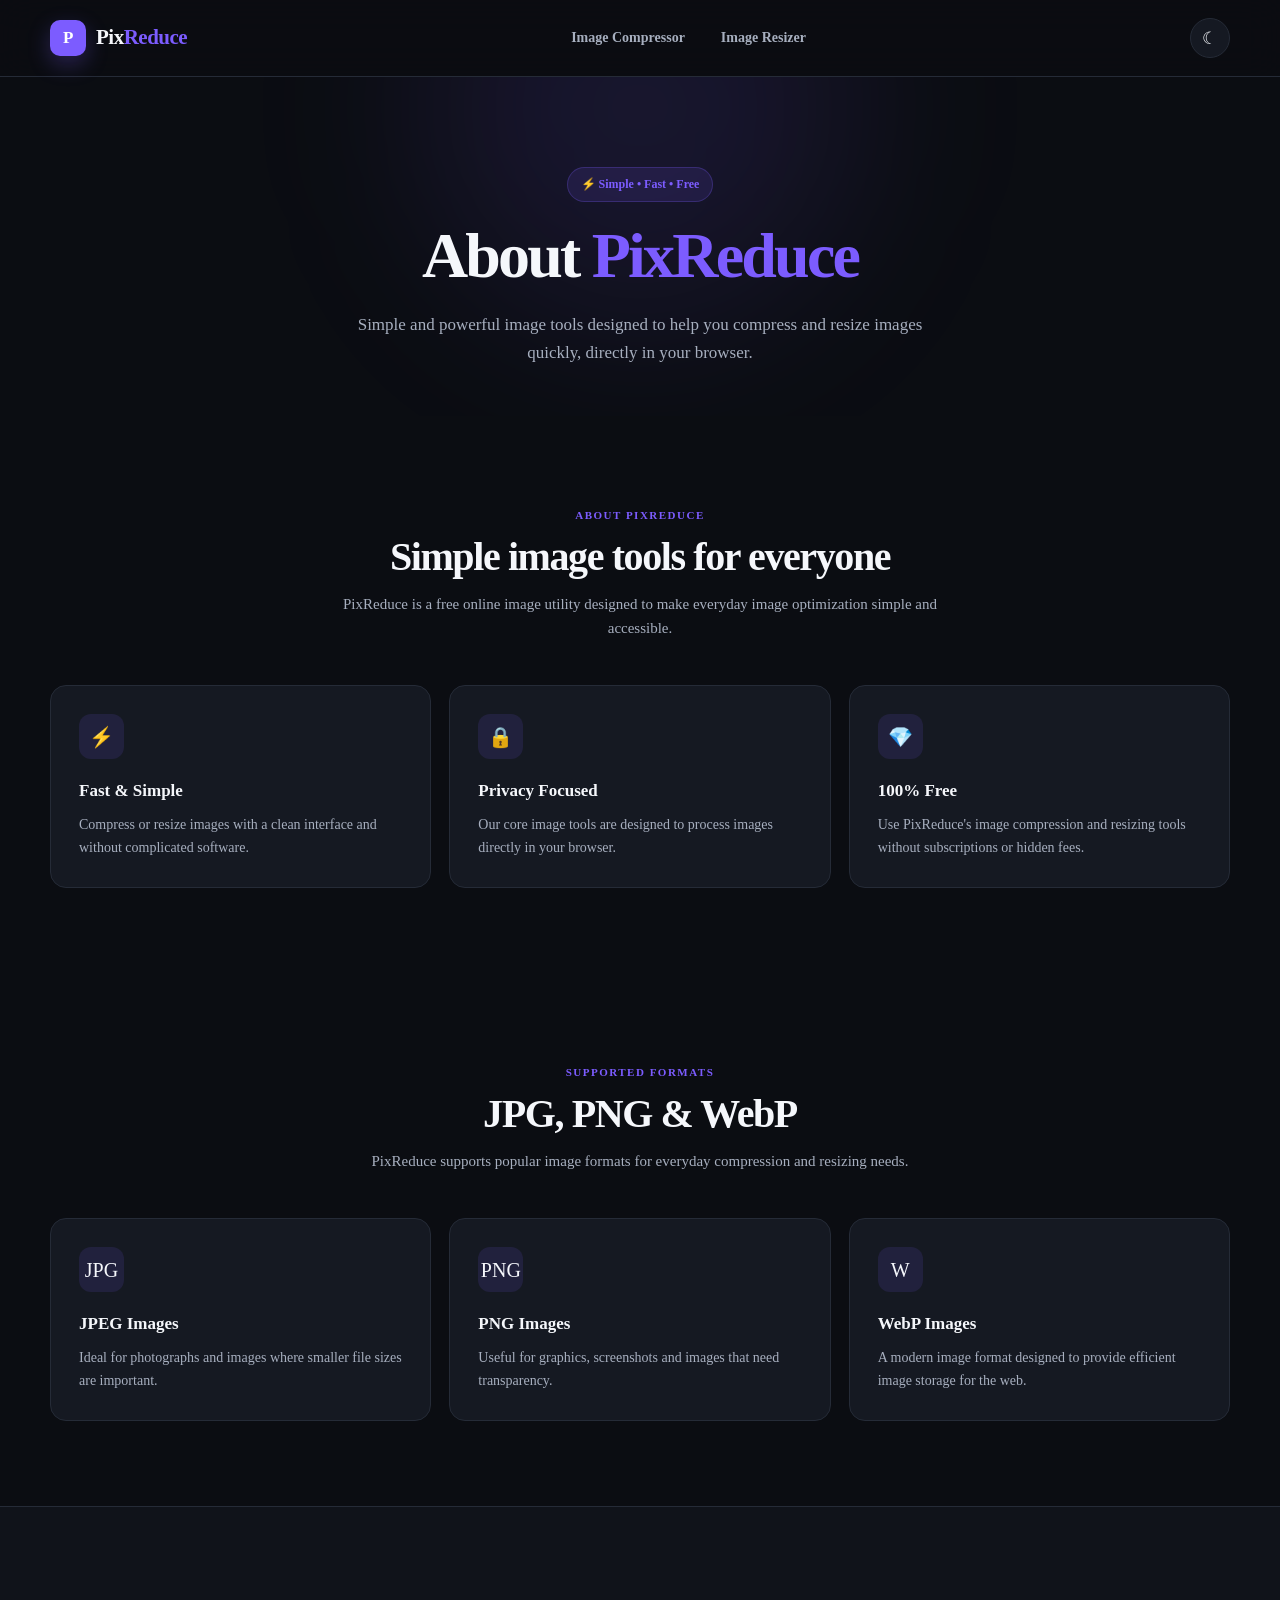
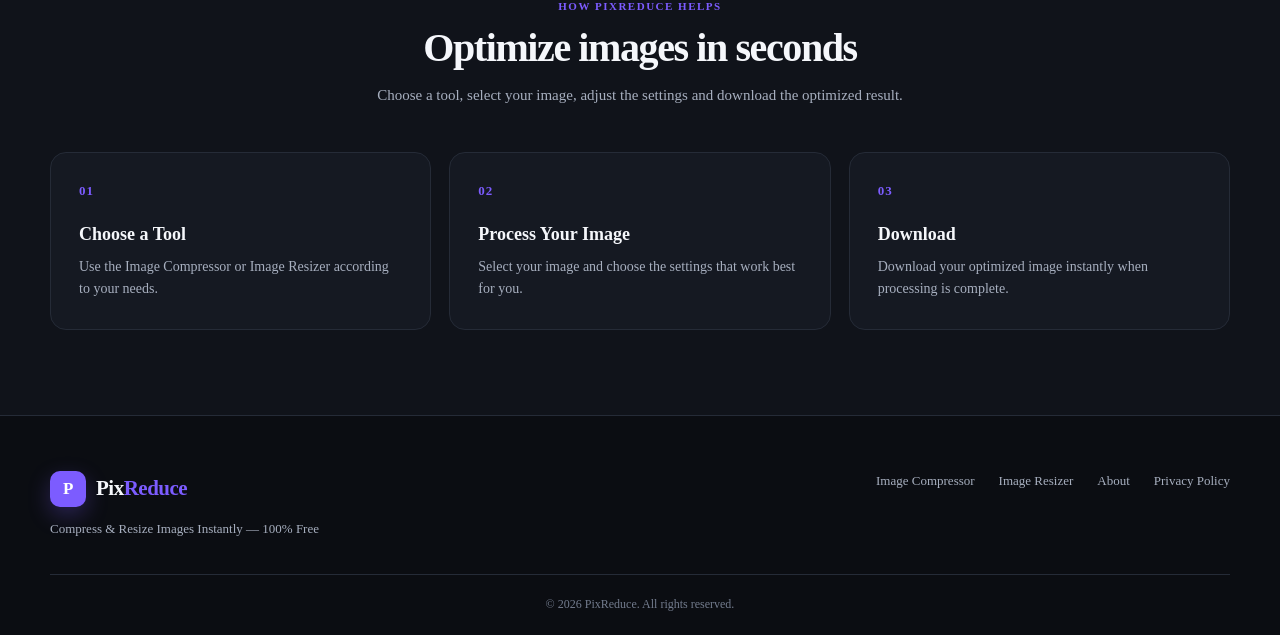
==== about.html @ b4cbc56f "Initial PixReduce website" ====
<!DOCTYPE html>
<html lang="en">
<head>
    <meta charset="UTF-8">

    <meta name="viewport" content="width=device-width, initial-scale=1.0">

    <title>About PixReduce — Free Image Tools</title>

    <meta name="description"
          content="Learn about PixReduce, a free browser-based image compressor and resizer. Your images are processed locally on your device.">

    <meta name="keywords"
          content="about PixReduce, image compressor privacy, image resizer privacy, free image tools">

    <meta name="author" content="PixReduce">

    <!-- CSS -->
    <link rel="stylesheet" href="css/style.css">

    <!-- Favicon -->
    <link rel="icon" type="image/svg+xml" href="assets/favicon.svg">
</head>

<body>

    <!-- =========================
         HEADER / NAVBAR
    ========================== -->
    <header class="site-header">

        <div class="container navbar">

            <!-- Logo -->
            <a href="index.html" class="logo">
                <span class="logo-icon">P</span>
                <span class="logo-text">
                    Pix<span>Reduce</span>
                </span>
            </a>

            <!-- Navigation -->
            <nav class="main-nav">

                <a href="index.html" class="nav-link">
                    Image Compressor
                </a>

                <a href="resize.html" class="nav-link">
                    Image Resizer
                </a>

            </nav>

            <!-- Theme Toggle -->
            <button
                class="theme-toggle"
                id="themeToggle"
                type="button"
                aria-label="Toggle dark and light mode">
                ☾
            </button>

        </div>

    </header>


    <!-- =========================
         MAIN CONTENT
    ========================== -->
  <main>

    <!-- HERO -->
    <section class="hero-section">

        <div class="container hero-content">

            <div class="hero-badge">
                ⚡ Simple • Fast • Free
            </div>

            <h1>
                About
                <span>PixReduce</span>
            </h1>

            <p class="hero-description">
                Simple and powerful image tools designed to help you
                compress and resize images quickly, directly in your browser.
            </p>

        </div>

    </section>


    <!-- ABOUT SECTION -->
    <section class="features-section">

        <div class="container">

            <div class="section-heading">

                <span class="section-label">
                    ABOUT PIXREDUCE
                </span>

                <h2>
                    Simple image tools for everyone
                </h2>

                <p>
                    PixReduce is a free online image utility designed to
                    make everyday image optimization simple and accessible.
                </p>

            </div>


            <div class="features-grid">

                <article class="feature-card">

                    <div class="feature-icon">
                        ⚡
                    </div>

                    <h3>
                        Fast & Simple
                    </h3>

                    <p>
                        Compress or resize images with a clean interface
                        and without complicated software.
                    </p>

                </article>


                <article class="feature-card">

                    <div class="feature-icon">
                        🔒
                    </div>

                    <h3>
                        Privacy Focused
                    </h3>

                    <p>
                        Our core image tools are designed to process images
                        directly in your browser.
                    </p>

                </article>


                <article class="feature-card">

                    <div class="feature-icon">
                        💎
                    </div>

                    <h3>
                        100% Free
                    </h3>

                    <p>
                        Use PixReduce's image compression and resizing tools
                        without subscriptions or hidden fees.
                    </p>

                </article>

            </div>

        </div>

    </section>


    <!-- SUPPORTED FORMATS -->
    <section class="features-section">

        <div class="container">

            <div class="section-heading">

                <span class="section-label">
                    SUPPORTED FORMATS
                </span>

                <h2>
                    JPG, PNG & WebP
                </h2>

                <p>
                    PixReduce supports popular image formats for everyday
                    compression and resizing needs.
                </p>

            </div>


            <div class="features-grid">

                <article class="feature-card">

                    <div class="feature-icon">
                        JPG
                    </div>

                    <h3>
                        JPEG Images
                    </h3>

                    <p>
                        Ideal for photographs and images where smaller
                        file sizes are important.
                    </p>

                </article>


                <article class="feature-card">

                    <div class="feature-icon">
                        PNG
                    </div>

                    <h3>
                        PNG Images
                    </h3>

                    <p>
                        Useful for graphics, screenshots and images that
                        need transparency.
                    </p>

                </article>


                <article class="feature-card">

                    <div class="feature-icon">
                        W
                    </div>

                    <h3>
                        WebP Images
                    </h3>

                    <p>
                        A modern image format designed to provide efficient
                        image storage for the web.
                    </p>

                </article>

            </div>

        </div>

    </section>


    <!-- HOW IT WORKS -->
    <section class="how-section">

        <div class="container">

            <div class="section-heading">

                <span class="section-label">
                    HOW PIXREDUCE HELPS
                </span>

                <h2>
                    Optimize images in seconds
                </h2>

                <p>
                    Choose a tool, select your image, adjust the settings
                    and download the optimized result.
                </p>

            </div>


            <div class="steps-grid">

                <div class="step-card">

                    <div class="step-number">
                        01
                    </div>

                    <h3>
                        Choose a Tool
                    </h3>

                    <p>
                        Use the Image Compressor or Image Resizer
                        according to your needs.
                    </p>

                </div>


                <div class="step-card">

                    <div class="step-number">
                        02
                    </div>

                    <h3>
                        Process Your Image
                    </h3>

                    <p>
                        Select your image and choose the settings
                        that work best for you.
                    </p>

                </div>


                <div class="step-card">

                    <div class="step-number">
                        03
                    </div>

                    <h3>
                        Download
                    </h3>

                    <p>
                        Download your optimized image instantly
                        when processing is complete.
                    </p>

                </div>

            </div>

        </div>

    </section>

</main>


    <!-- =========================
         FOOTER
    ========================== -->
    <footer class="site-footer">

        <div class="container footer-content">

            <div class="footer-brand">

                <a href="index.html" class="logo">
                    <span class="logo-icon">P</span>
                    <span class="logo-text">
                        Pix<span>Reduce</span>
                    </span>
                </a>

                <p>
                    Compress & Resize Images Instantly — 100% Free
                </p>

            </div>

			<div class="footer-links">

				<a href="index.html">
					Image Compressor
				</a>

				<a href="resize.html">
					Image Resizer
				</a>

				<a href="about.html">
					About
				</a>

				<a href="privacy.html">
					Privacy Policy
				</a>

			</div>

        </div>


        <div class="container footer-bottom">

            <p>
                © 2026 PixReduce. All rights reserved.
            </p>

        </div>

    </footer>


    <!-- JavaScript -->
    <script src="js/script.js"></script>

</body>
</html>
---- css/style.css ----
/* =========================================================
   PixReduce — Main Stylesheet
   ========================================================= */

:root {
    --bg-primary: #0b0d12;
    --bg-secondary: #10131a;
    --bg-card: #151922;
    --bg-card-hover: #1a1f2a;

    --text-primary: #f5f7fb;
    --text-secondary: #a7afbf;
    --text-muted: #737c8e;

    --border: #252b37;
    --border-light: #303746;

    --accent: #7c5cff;
    --accent-hover: #6948f5;
    --accent-soft: rgba(124, 92, 255, 0.12);

    --success: #36d399;
    --danger: #ff5c6c;

    --white: #ffffff;

    --shadow-sm: 0 4px 16px rgba(0, 0, 0, 0.15);
    --shadow-md: 0 12px 35px rgba(0, 0, 0, 0.22);
    --shadow-lg: 0 25px 70px rgba(0, 0, 0, 0.3);

    --radius-sm: 10px;
    --radius-md: 16px;
    --radius-lg: 22px;
    --radius-xl: 28px;

    --container: 1180px;

    --transition: 0.25s ease;
}


/* LIGHT MODE */

body.light-mode {
    --bg-primary: #f6f7fb;
    --bg-secondary: #ffffff;
    --bg-card: #ffffff;
    --bg-card-hover: #f9faff;

    --text-primary: #151923;
    --text-secondary: #596273;
    --text-muted: #7b8494;

    --border: #e4e7ee;
    --border-light: #d9dde6;

    --accent: #6547e8;
    --accent-hover: #5538d5;
    --accent-soft: rgba(101, 71, 232, 0.08);

    --shadow-sm: 0 4px 16px rgba(30, 35, 50, 0.06);
    --shadow-md: 0 12px 35px rgba(30, 35, 50, 0.08);
    --shadow-lg: 0 25px 70px rgba(30, 35, 50, 0.12);
}


/* RESET */

* {
    margin: 0;
    padding: 0;
    box-sizing: border-box;
}

html {
    scroll-behavior: smooth;
}

body {
    min-height: 100vh;
    background: var(--bg-primary);
    color: var(--text-primary);

    font-family: Inter, -apple-system, BlinkMacSystemFont, "Segoe UI",
        Roboto, Helvetica, Arial, sans-serif;

    line-height: 1.6;

    transition:
        background-color var(--transition),
        color var(--transition);
}

body,
button,
input {
    font-family: inherit;
}

button,
input {
    font-size: inherit;
}

button {
    cursor: pointer;
}

a {
    color: inherit;
    text-decoration: none;
}

img {
    display: block;
    max-width: 100%;
}

.hidden {
    display: none !important;
}


/* CONTAINER */

.container {
    width: min(100% - 40px, var(--container));
    margin-inline: auto;
}


/* HEADER */

.site-header {
    position: sticky;
    top: 0;
    z-index: 1000;

    width: 100%;

    background: rgba(11, 13, 18, 0.82);
    border-bottom: 1px solid var(--border);

    backdrop-filter: blur(18px);
    -webkit-backdrop-filter: blur(18px);
}

body.light-mode .site-header {
    background: rgba(255, 255, 255, 0.86);
}

.navbar {
    min-height: 76px;

    display: flex;
    align-items: center;
    justify-content: space-between;

    gap: 30px;
}


/* LOGO */

.logo {
    display: inline-flex;
    align-items: center;
    gap: 10px;

    font-size: 21px;
    font-weight: 800;
    letter-spacing: -0.5px;

    white-space: nowrap;
}

.logo-icon {
    width: 36px;
    height: 36px;

    display: grid;
    place-items: center;

    border-radius: 10px;

    background: var(--accent);
    color: var(--white);

    font-size: 17px;
    font-weight: 800;

    box-shadow: 0 8px 22px rgba(124, 92, 255, 0.28);
}

.logo-text span {
    color: var(--accent);
}


/* NAVIGATION */

.main-nav {
    display: flex;
    align-items: center;
    justify-content: center;

    gap: 8px;
}

.nav-link {
    position: relative;

    padding: 9px 14px;

    border-radius: 9px;

    color: var(--text-secondary);

    font-size: 14px;
    font-weight: 600;

    transition:
        color var(--transition),
        background-color var(--transition);
}

.nav-link:hover {
    color: var(--text-primary);
    background: var(--accent-soft);
}

.nav-link.active {
    color: var(--text-primary);
}

.nav-link.active::after {
    content: "";

    position: absolute;
    left: 14px;
    right: 14px;
    bottom: 2px;

    height: 2px;

    border-radius: 999px;

    background: var(--accent);
}


/* THEME BUTTON */

.theme-toggle {
    width: 40px;
    height: 40px;

    display: grid;
    place-items: center;

    border: 1px solid var(--border);
    border-radius: 50%;

    background: var(--bg-card);
    color: var(--text-primary);

    font-size: 17px;

    transition:
        transform var(--transition),
        border-color var(--transition),
        background-color var(--transition);
}

.theme-toggle:hover {
    transform: rotate(12deg);
    border-color: var(--accent);
}


/* HERO */

.hero-section {
    position: relative;

    padding: 90px 0 50px;

    overflow: hidden;
}

.hero-section::before {
    content: "";

    position: absolute;

    width: 420px;
    height: 420px;

    top: -180px;
    left: 50%;

    transform: translateX(-50%);

    background: var(--accent-soft);

    border-radius: 50%;

    filter: blur(90px);

    pointer-events: none;
}

.hero-content {
    position: relative;

    text-align: center;
}

.hero-badge {
    display: inline-flex;
    align-items: center;

    padding: 7px 13px;

    border: 1px solid rgba(124, 92, 255, 0.25);
    border-radius: 999px;

    background: var(--accent-soft);
    color: var(--accent);

    font-size: 12px;
    font-weight: 700;

    margin-bottom: 20px;
}

.hero-content h1 {
    max-width: 850px;

    margin: 0 auto;

    font-size: clamp(40px, 6vw, 64px);
    line-height: 1.05;

    letter-spacing: -2.8px;

    font-weight: 850;
}

.hero-content h1 span {
    color: var(--accent);
}

.hero-description {
    max-width: 620px;

    margin: 22px auto 0;

    color: var(--text-secondary);

    font-size: 17px;
}

.hero-features {
    margin-top: 22px;

    display: flex;
    justify-content: center;
    align-items: center;
    flex-wrap: wrap;

    gap: 10px 18px;

    color: var(--text-secondary);

    font-size: 13px;
    font-weight: 600;
}


/* COMPRESSOR */

.compressor-section {
    padding: 20px 0 80px;
}

.compressor-card {
    max-width: 850px;

    margin: 0 auto;

    padding: 12px;

    border: 1px solid var(--border);
    border-radius: var(--radius-xl);

    background: var(--bg-card);

    box-shadow: var(--shadow-lg);
}


/* UPLOAD */

.upload-area {
    min-height: 390px;

    padding: 50px 30px;

    display: flex;
    flex-direction: column;
    align-items: center;
    justify-content: center;

    text-align: center;

    border: 2px dashed var(--border-light);
    border-radius: 20px;

    background:
        radial-gradient(
            circle at center,
            var(--accent-soft),
            transparent 55%
        );

    transition:
        border-color var(--transition),
        background-color var(--transition),
        transform var(--transition);
}

.upload-area:hover,
.upload-area.drag-over {
    border-color: var(--accent);

    background:
        radial-gradient(
            circle at center,
            rgba(124, 92, 255, 0.16),
            transparent 60%
        );
}

.upload-area.drag-over {
    transform: scale(0.99);
}

.upload-icon {
    width: 64px;
    height: 64px;

    display: grid;
    place-items: center;

    margin-bottom: 20px;

    border-radius: 18px;

    background: var(--accent-soft);
    color: var(--accent);

    font-size: 32px;
    font-weight: 400;
}

.upload-area h2 {
    font-size: 25px;
    letter-spacing: -0.6px;
}

.upload-area p {
    margin-top: 6px;

    color: var(--text-secondary);

    font-size: 15px;
}

.upload-formats {
    margin-top: 9px;

    color: var(--text-muted);

    font-size: 12px;
}

.browse-button {
    margin-top: 25px;

    padding: 12px 22px;

    border: 0;
    border-radius: 11px;

    background: var(--accent);
    color: var(--white);

    font-size: 14px;
    font-weight: 700;

    box-shadow: 0 8px 25px rgba(124, 92, 255, 0.25);

    transition:
        background-color var(--transition),
        transform var(--transition),
        box-shadow var(--transition);
}

.browse-button:hover {
    background: var(--accent-hover);
    transform: translateY(-2px);
    box-shadow: 0 12px 30px rgba(124, 92, 255, 0.32);
}


/* RESULT */

.result-area {
    padding: 24px;

    animation: fadeUp 0.35s ease;
}

@keyframes fadeUp {

    from {
        opacity: 0;
        transform: translateY(10px);
    }

    to {
        opacity: 1;
        transform: translateY(0);
    }

}


/* PREVIEW */

.preview-header {
    display: flex;
    align-items: center;
    justify-content: space-between;

    gap: 15px;

    margin-bottom: 15px;
}

.preview-header h2 {
    font-size: 19px;
    letter-spacing: -0.3px;
}

.remove-button {
    padding: 7px 11px;

    border: 1px solid var(--border);
    border-radius: 8px;

    background: transparent;
    color: var(--text-secondary);

    font-size: 12px;
    font-weight: 600;

    transition:
        color var(--transition),
        border-color var(--transition),
        background-color var(--transition);
}

.remove-button:hover {
    color: var(--danger);
    border-color: var(--danger);
    background: rgba(255, 92, 108, 0.07);
}


/* IMAGE PREVIEW */

.image-preview-box {
    width: 100%;
    min-height: 280px;

    display: flex;
    align-items: center;
    justify-content: center;

    padding: 20px;

    border: 1px solid var(--border);
    border-radius: 16px;

    background:
        linear-gradient(
            45deg,
            rgba(255,255,255,0.025) 25%,
            transparent 25%,
            transparent 75%,
            rgba(255,255,255,0.025) 75%
        ),
        linear-gradient(
            45deg,
            rgba(255,255,255,0.025) 25%,
            transparent 25%,
            transparent 75%,
            rgba(255,255,255,0.025) 75%
        );

    background-size: 22px 22px;
    background-position: 0 0, 11px 11px;

    overflow: hidden;
}

.image-preview-box img {
    max-width: 100%;
    max-height: 420px;

    width: auto;
    height: auto;

    object-fit: contain;

    border-radius: 8px;

    box-shadow: var(--shadow-md);
}


/* FILE INFO */

.file-info-grid {
    display: grid;

    grid-template-columns: repeat(3, 1fr);

    gap: 12px;

    margin-top: 18px;
}

.file-info-card {
    padding: 17px;

    border: 1px solid var(--border);
    border-radius: 13px;

    background: var(--bg-secondary);
}

.info-label {
    display: block;

    margin-bottom: 5px;

    color: var(--text-muted);

    font-size: 11px;
    font-weight: 600;

    text-transform: uppercase;
    letter-spacing: 0.6px;
}

.file-info-card strong {
    font-size: 18px;
    letter-spacing: -0.3px;
}


/* QUALITY */

.quality-section {
    margin-top: 24px;

    padding: 20px;

    border: 1px solid var(--border);
    border-radius: 14px;

    background: var(--bg-secondary);
}

.quality-header {
    display: flex;
    align-items: center;
    justify-content: space-between;

    margin-bottom: 15px;
}

.quality-header label {
    font-size: 14px;
    font-weight: 700;
}

.quality-header strong {
    color: var(--accent);

    font-size: 14px;
}

#qualitySlider {
    width: 100%;

    height: 6px;

    appearance: none;
    -webkit-appearance: none;

    border-radius: 999px;

    background: var(--border-light);

    outline: none;
}

#qualitySlider::-webkit-slider-thumb {
    appearance: none;
    -webkit-appearance: none;

    width: 19px;
    height: 19px;

    border: 3px solid var(--bg-secondary);
    border-radius: 50%;

    background: var(--accent);

    box-shadow: 0 0 0 1px var(--accent);

    cursor: pointer;
}

#qualitySlider::-moz-range-thumb {
    width: 15px;
    height: 15px;

    border: 3px solid var(--bg-secondary);
    border-radius: 50%;

    background: var(--accent);

    box-shadow: 0 0 0 1px var(--accent);

    cursor: pointer;
}

.quality-labels {
    display: flex;
    justify-content: space-between;

    margin-top: 8px;

    color: var(--text-muted);

    font-size: 11px;
}


/* BUTTONS */

.compress-button,
.download-button {
    width: 100%;

    min-height: 50px;

    margin-top: 18px;

    display: flex;
    align-items: center;
    justify-content: center;

    border-radius: 12px;

    font-size: 14px;
    font-weight: 750;

    transition:
        transform var(--transition),
        background-color var(--transition),
        box-shadow var(--transition);
}

.compress-button {
    border: 0;

    background: var(--accent);
    color: var(--white);

    box-shadow: 0 10px 28px rgba(124, 92, 255, 0.24);
}

.compress-button:hover {
    background: var(--accent-hover);
    transform: translateY(-2px);
    box-shadow: 0 14px 32px rgba(124, 92, 255, 0.32);
}

.download-button {
    border: 1px solid var(--success);

    background: rgba(54, 211, 153, 0.08);
    color: var(--success);
}

.download-button:hover {
    background: rgba(54, 211, 153, 0.14);
    transform: translateY(-2px);
}


/* SECTION HEADINGS */

.features-section,
.how-section {
    padding: 85px 0;
}

.section-heading {
    max-width: 650px;

    margin: 0 auto 45px;

    text-align: center;
}

.section-label {
    display: inline-block;

    margin-bottom: 10px;

    color: var(--accent);

    font-size: 11px;
    font-weight: 800;

    letter-spacing: 1.5px;
}

.section-heading h2 {
    font-size: clamp(30px, 4vw, 40px);

    line-height: 1.15;

    letter-spacing: -1.4px;
}

.section-heading p {
    margin-top: 12px;

    color: var(--text-secondary);

    font-size: 15px;
}


/* FEATURES */

.features-grid {
    display: grid;

    grid-template-columns: repeat(3, 1fr);

    gap: 18px;
}

.feature-card {
    padding: 28px;

    border: 1px solid var(--border);
    border-radius: var(--radius-md);

    background: var(--bg-card);

    transition:
        transform var(--transition),
        border-color var(--transition),
        background-color var(--transition);
}

.feature-card:hover {
    transform: translateY(-5px);

    border-color: rgba(124, 92, 255, 0.4);

    background: var(--bg-card-hover);
}

.feature-icon {
    width: 45px;
    height: 45px;

    display: grid;
    place-items: center;

    margin-bottom: 18px;

    border-radius: 12px;

    background: var(--accent-soft);

    font-size: 20px;
}

.feature-card h3 {
    font-size: 17px;
}

.feature-card p {
    margin-top: 8px;

    color: var(--text-secondary);

    font-size: 14px;
    line-height: 1.65;
}


/* HOW IT WORKS */

.how-section {
    background: var(--bg-secondary);

    border-top: 1px solid var(--border);
    border-bottom: 1px solid var(--border);
}

.steps-grid {
    display: grid;

    grid-template-columns: repeat(3, 1fr);

    gap: 18px;
}

.step-card {
    position: relative;

    padding: 28px;

    border: 1px solid var(--border);
    border-radius: var(--radius-md);

    background: var(--bg-card);
}

.step-number {
    margin-bottom: 18px;

    color: var(--accent);

    font-size: 13px;
    font-weight: 800;

    letter-spacing: 1px;
}

.step-card h3 {
    font-size: 18px;
}

.step-card p {
    margin-top: 7px;

    color: var(--text-secondary);

    font-size: 14px;
}


/* FOOTER */

.site-footer {
    padding: 55px 0 0;

    background: var(--bg-primary);
}

.footer-content {
    display: flex;
    align-items: flex-start;
    justify-content: space-between;

    gap: 40px;

    padding-bottom: 35px;
}

.footer-brand p {
    max-width: 350px;

    margin-top: 12px;

    color: var(--text-secondary);

    font-size: 13px;
}

.footer-links {
    display: flex;
    flex-wrap: wrap;

    gap: 10px 24px;
}

.footer-links a {
    color: var(--text-secondary);

    font-size: 13px;

    transition: color var(--transition);
}

.footer-links a:hover {
    color: var(--accent);
}

.footer-bottom {
    padding: 20px 0;

    border-top: 1px solid var(--border);

    text-align: center;

    color: var(--text-muted);

    font-size: 12px;
}


/* FOCUS */

button:focus-visible,
a:focus-visible,
input:focus-visible,
.upload-area:focus-visible {
    outline: 2px solid var(--accent);
    outline-offset: 3px;
}


/* TABLET */

@media (max-width: 850px) {

    .navbar {
        gap: 15px;
    }

    .main-nav {
        gap: 2px;
    }

    .nav-link {
        padding: 8px 9px;
        font-size: 13px;
    }

    .features-grid,
    .steps-grid {
        grid-template-columns: 1fr;
    }

    .feature-card,
    .step-card {
        padding: 24px;
    }

    .footer-content {
        flex-direction: column;
    }

}


/* MOBILE */

@media (max-width: 620px) {

    .container {
        width: min(100% - 24px, var(--container));
    }

    .navbar {
        min-height: 68px;

        flex-wrap: wrap;

        padding: 10px 0;
    }

    .logo {
        font-size: 19px;
    }

    .logo-icon {
        width: 33px;
        height: 33px;

        border-radius: 9px;
    }

    .theme-toggle {
        width: 36px;
        height: 36px;
    }

    .main-nav {
        order: 3;

        width: 100%;

        overflow-x: auto;

        justify-content: flex-start;

        padding-bottom: 3px;

        scrollbar-width: none;
    }

    .main-nav::-webkit-scrollbar {
        display: none;
    }

    .nav-link {
        flex-shrink: 0;

        font-size: 12px;
    }

    .hero-section {
        padding: 60px 0 35px;
    }

    .hero-content h1 {
        font-size: 42px;

        letter-spacing: -1.8px;
    }

    .hero-description {
        font-size: 15px;
    }

    .hero-features {
        gap: 7px 12px;

        font-size: 11px;
    }

    .compressor-section {
        padding-bottom: 55px;
    }

    .compressor-card {
        padding: 7px;

        border-radius: 20px;
    }

    .upload-area {
        min-height: 340px;

        padding: 35px 18px;
    }

    .upload-area h2 {
        font-size: 21px;
    }

    .upload-area p {
        font-size: 13px;
    }

    .result-area {
        padding: 15px 8px;
    }

    .image-preview-box {
        min-height: 220px;

        padding: 12px;
    }

    .file-info-grid {
        grid-template-columns: 1fr;

        gap: 8px;
    }

    .file-info-card {
        padding: 14px;
    }

    .quality-section {
        padding: 16px;
    }

    .features-section,
    .how-section {
        padding: 60px 0;
    }

    .section-heading {
        margin-bottom: 30px;
    }

    .section-heading h2 {
        font-size: 30px;
    }

    .footer-links {
        flex-direction: column;

        gap: 10px;
    }

}


/* SMALL MOBILE */

@media (max-width: 390px) {

    .hero-content h1 {
        font-size: 36px;
    }

    .upload-area {
        min-height: 310px;
    }

    .upload-icon {
        width: 55px;
        height: 55px;

        font-size: 27px;
    }

    .browse-button {
        width: 100%;
        max-width: 220px;
    }

}



/* ========================================
   PIXREDUCE - RESIZE PAGE POLISH
======================================== */

.resize-controls {
    display: grid;
    grid-template-columns: 1fr 58px 1fr;
    align-items: end;
    gap: 18px;
    max-width: 720px;
    margin: 30px auto;
}

.input-group {
    width: 100%;
}

.input-group label {
    display: block;
    margin-bottom: 9px;
    font-size: 13px;
    font-weight: 600;
    color: var(--text-secondary, #a8b0c0);
}

.input-with-unit {
    display: flex;
    align-items: center;
    height: 52px;
    overflow: hidden;
    border: 1px solid var(--border-color, rgba(255,255,255,0.10));
    border-radius: 14px;
    background: var(--card-bg, rgba(255,255,255,0.04));
    transition: all 0.25s ease;
}

.input-with-unit:focus-within {
    border-color: var(--accent-color, #7c5cff);
    box-shadow: 0 0 0 4px var(--accent-soft, rgba(124,92,255,0.12));
}

.input-with-unit input {
    flex: 1;
    width: 100%;
    height: 100%;
    min-width: 0;
    padding: 0 15px;
    border: 0;
    outline: 0;
    background: transparent;
    color: var(--text-primary, #ffffff);
    font-size: 16px;
    font-weight: 600;
}

.input-with-unit input::placeholder {
    color: var(--text-secondary, #a8b0c0);
    opacity: 0.55;
}

.input-with-unit input::-webkit-inner-spin-button,
.input-with-unit input::-webkit-outer-spin-button {
    margin: 0;
    opacity: 0.6;
}

.input-with-unit span {
    flex-shrink: 0;
    padding: 0 16px 0 8px;
    color: var(--text-secondary, #a8b0c0);
    font-size: 13px;
    font-weight: 600;
}


/* Aspect ratio button */

.aspect-lock {
    display: flex;
    justify-content: center;
    padding-bottom: 3px;
}

.aspect-button {
    width: 48px;
    height: 48px;
    display: flex;
    align-items: center;
    justify-content: center;
    border: 1px solid var(--border-color, rgba(255,255,255,0.10));
    border-radius: 14px;
    background: var(--card-bg, rgba(255,255,255,0.04));
    color: var(--text-primary, #ffffff);
    cursor: pointer;
    font-size: 18px;
    transition: all 0.25s ease;
}

.aspect-button:hover {
    transform: translateY(-2px);
    border-color: var(--accent-color, #7c5cff);
}

.aspect-button.active {
    border-color: var(--accent-color, #7c5cff);
    background: var(--accent-soft, rgba(124,92,255,0.12));
    box-shadow: 0 0 0 4px var(--accent-soft, rgba(124,92,255,0.10));
}


/* Preview polish */

#resizeResultArea .preview-container {
    margin-top: 24px;
    border-radius: 18px;
    overflow: hidden;
}

#resizeImagePreview {
    display: block;
    max-width: 100%;
    max-height: 420px;
    width: auto;
    height: auto;
    margin: auto;
    object-fit: contain;
}


/* Result header polish */

#resizeResultArea .result-header {
    display: flex;
    align-items: center;
    justify-content: space-between;
    gap: 20px;
    margin-bottom: 20px;
}


/* Action buttons */

#resizeResultArea .action-buttons {
    display: flex;
    justify-content: center;
    align-items: center;
    gap: 12px;
    flex-wrap: wrap;
    margin-top: 24px;
}

#resizeResultArea .action-buttons .primary-button,
#resizeResultArea .action-buttons .secondary-button {
    min-width: 180px;
}


/* Mobile */

@media (max-width: 650px) {

    .resize-controls {
        grid-template-columns: 1fr;
        gap: 14px;
        margin: 24px auto;
    }

    .aspect-lock {
        order: 2;
        padding: 0;
    }

    .resize-controls .input-group:last-of-type {
        order: 3;
    }

    .aspect-button {
        width: 44px;
        height: 44px;
    }

    #resizeResultArea .result-header {
        align-items: flex-start;
    }

    #resizeResultArea .action-buttons {
        flex-direction: column;
    }

    #resizeResultArea .action-buttons .primary-button,
    #resizeResultArea .action-buttons .secondary-button {
        width: 100%;
        min-width: 0;
    }

}

/* ========================================
   PIXREDUCE RESIZE PAGE
   HTML / CSS COMPATIBILITY + POLISH
======================================== */

/* NAVIGATION */

.nav-container {
    width: min(100% - 40px, var(--container));
    min-height: 76px;
    margin: 0 auto;

    display: flex;
    align-items: center;
    justify-content: space-between;
    gap: 30px;
}

.nav-links {
    display: flex;
    align-items: center;
    justify-content: center;
    gap: 8px;
}

.nav-links a {
    position: relative;

    padding: 9px 14px;
    border-radius: 9px;

    color: var(--text-secondary);

    font-size: 14px;
    font-weight: 600;

    transition:
        color var(--transition),
        background-color var(--transition);
}

.nav-links a:hover {
    color: var(--text-primary);
    background: var(--accent-soft);
}

.nav-links a.active {
    color: var(--text-primary);
}

.nav-links a.active::after {
    content: "";

    position: absolute;
    left: 14px;
    right: 14px;
    bottom: 2px;

    height: 2px;

    border-radius: 999px;

    background: var(--accent);
}


/* HERO */

.hero {
    position: relative;
    padding: 90px 20px 50px;
    overflow: hidden;
}

.hero::before {
    content: "";

    position: absolute;

    width: 420px;
    height: 420px;

    top: -180px;
    left: 50%;

    transform: translateX(-50%);

    background: var(--accent-soft);

    border-radius: 50%;
    filter: blur(90px);

    pointer-events: none;
}

.hero-content {
    position: relative;
    max-width: 900px;
    margin: 0 auto;

    text-align: center;
}

.supported-formats {
    margin-top: 20px;

    color: var(--text-secondary);

    font-size: 13px;
    font-weight: 600;
}


/* TOOL SECTION */

.tool-section {
    padding: 20px 20px 80px;
}

.tool-container {
    width: min(100%, 850px);
    margin: 0 auto;

    padding: 12px;

    border: 1px solid var(--border);
    border-radius: var(--radius-xl);

    background: var(--bg-card);

    box-shadow: var(--shadow-lg);
}


/* BUTTONS */

.primary-button,
.secondary-button {
    display: inline-flex;

    align-items: center;
    justify-content: center;

    min-height: 48px;

    padding: 12px 22px;

    border-radius: 12px;

    font-size: 14px;
    font-weight: 700;

    text-decoration: none;

    transition:
        transform var(--transition),
        background-color var(--transition),
        border-color var(--transition),
        box-shadow var(--transition);
}

.primary-button {
    border: 0;

    background: var(--accent);
    color: var(--white);

    box-shadow:
        0 10px 28px rgba(124, 92, 255, 0.24);
}

.primary-button:hover {
    background: var(--accent-hover);

    transform: translateY(-2px);

    box-shadow:
        0 14px 32px rgba(124, 92, 255, 0.32);
}

.secondary-button {
    border: 1px solid var(--border);

    background: var(--bg-secondary);
    color: var(--text-primary);
}

.secondary-button:hover {
    border-color: var(--accent);

    background: var(--accent-soft);

    transform: translateY(-2px);
}


/* UPLOAD AREA */

#resizeUploadArea {
    min-height: 390px;

    padding: 50px 30px;
}

#resizeUploadArea small {
    margin-top: 16px;

    color: var(--text-muted);

    font-size: 11px;
}


/* RESULT HEADER */

#resizeResultArea .result-header {
    display: flex;

    align-items: center;
    justify-content: space-between;

    gap: 20px;

    margin-bottom: 20px;
}

#resizeResultArea .result-header h2 {
    font-size: 20px;
    letter-spacing: -0.4px;
}

#resizeResultArea .result-header p {
    margin-top: 5px;

    color: var(--text-secondary);

    font-size: 13px;
}


/* PREVIEW */

#resizeResultArea .preview-container {
    width: 100%;
    min-height: 280px;

    display: flex;
    align-items: center;
    justify-content: center;

    padding: 20px;

    border: 1px solid var(--border);
    border-radius: 16px;

    background: var(--bg-secondary);

    overflow: hidden;
}

#resizeImagePreview {
    max-width: 100%;
    max-height: 420px;

    width: auto;
    height: auto;

    object-fit: contain;

    border-radius: 10px;

    box-shadow: var(--shadow-md);
}


/* ORIGINAL SIZE CARDS */

#resizeResultArea .file-info-grid {
    grid-template-columns: repeat(2, 1fr);
}


/* RESIZE CONTROLS */

.resize-controls {
    display: grid;

    grid-template-columns: 1fr 58px 1fr;

    align-items: end;

    gap: 18px;

    max-width: 720px;

    margin: 28px auto;
}

.input-group {
    width: 100%;
}

.input-group label {
    display: block;

    margin-bottom: 8px;

    color: var(--text-secondary);

    font-size: 13px;
    font-weight: 700;
}

.input-with-unit {
    display: flex;

    align-items: center;

    height: 52px;

    overflow: hidden;

    border: 1px solid var(--border);

    border-radius: 14px;

    background: var(--bg-secondary);

    transition:
        border-color var(--transition),
        box-shadow var(--transition);
}

.input-with-unit:focus-within {
    border-color: var(--accent);

    box-shadow:
        0 0 0 4px var(--accent-soft);
}

.input-with-unit input {
    flex: 1;

    width: 100%;
    height: 100%;

    min-width: 0;

    padding: 0 15px;

    border: 0;
    outline: 0;

    background: transparent;

    color: var(--text-primary);

    font-size: 16px;
    font-weight: 600;
}

.input-with-unit input::placeholder {
    color: var(--text-muted);
}

.input-with-unit span {
    padding: 0 16px 0 8px;

    color: var(--text-muted);

    font-size: 13px;
    font-weight: 600;
}


/* ASPECT RATIO */

.aspect-lock {
    display: flex;

    justify-content: center;

    padding-bottom: 2px;
}

.aspect-button {
    width: 48px;
    height: 48px;

    display: flex;

    align-items: center;
    justify-content: center;

    border: 1px solid var(--border);

    border-radius: 14px;

    background: var(--bg-secondary);

    color: var(--text-primary);

    font-size: 18px;

    cursor: pointer;

    transition:
        transform var(--transition),
        border-color var(--transition),
        background-color var(--transition),
        box-shadow var(--transition);
}

.aspect-button:hover {
    transform: translateY(-2px);

    border-color: var(--accent);
}

.aspect-button.active {
    border-color: var(--accent);

    background: var(--accent-soft);

    box-shadow:
        0 0 0 4px var(--accent-soft);
}


/* ACTION BUTTONS */

#resizeResultArea .action-buttons {
    display: flex;

    align-items: center;
    justify-content: center;

    gap: 12px;

    margin-top: 25px;
}

#resizeResultArea .action-buttons .primary-button,
#resizeResultArea .action-buttons .secondary-button {
    min-width: 180px;
}


/* MOBILE */

@media (max-width: 650px) {

    .nav-container {
        width: min(100% - 24px, var(--container));

        flex-wrap: wrap;

        gap: 10px;
    }

    .nav-links {
        order: 3;

        width: 100%;

        overflow-x: auto;

        justify-content: flex-start;

        padding-bottom: 3px;

        scrollbar-width: none;
    }

    .nav-links::-webkit-scrollbar {
        display: none;
    }

    .nav-links a {
        flex-shrink: 0;

        font-size: 12px;
    }


    .hero {
        padding: 60px 12px 35px;
    }

    .hero-content h1 {
        font-size: 42px;
    }


    .tool-section {
        padding: 15px 12px 55px;
    }

    .tool-container {
        padding: 7px;

        border-radius: 20px;
    }


    #resizeUploadArea {
        min-height: 340px;

        padding: 35px 18px;
    }


    #resizeResultArea {
        padding: 15px 8px;
    }


    #resizeResultArea .result-header {
        align-items: flex-start;
    }


    #resizeResultArea .file-info-grid {
        grid-template-columns: 1fr;
    }


    .resize-controls {
        grid-template-columns: 1fr;

        gap: 14px;

        margin: 24px auto;
    }


    .aspect-lock {
        order: 2;

        padding: 0;
    }


    .resize-controls .input-group:last-of-type {
        order: 3;
    }


    #resizeResultArea .action-buttons {
        flex-direction: column;
    }


    #resizeResultArea .action-buttons .primary-button,
    #resizeResultArea .action-buttons .secondary-button {
        width: 100%;

        min-width: 0;
    }

}


@media (max-width: 390px) {

    .hero-content h1 {
        font-size: 36px;
    }

    #resizeUploadArea {
        min-height: 310px;
    }

}
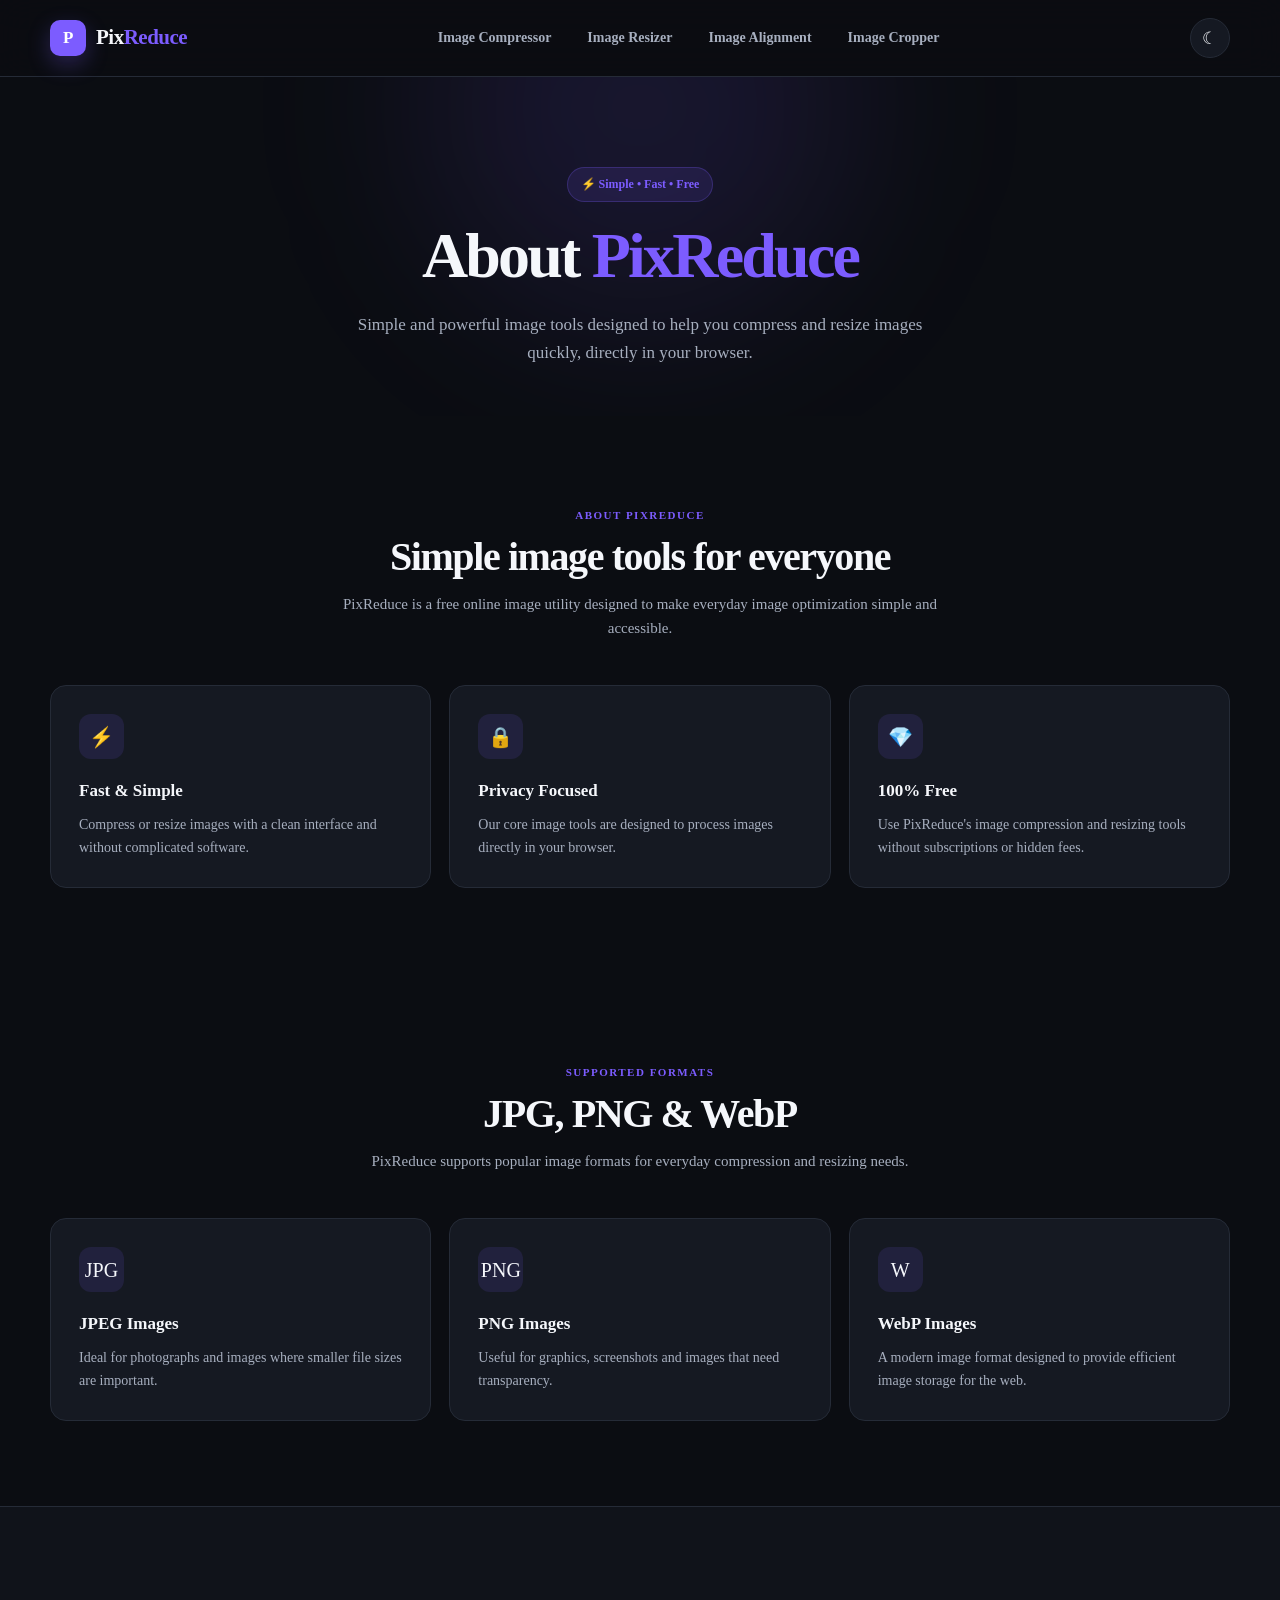
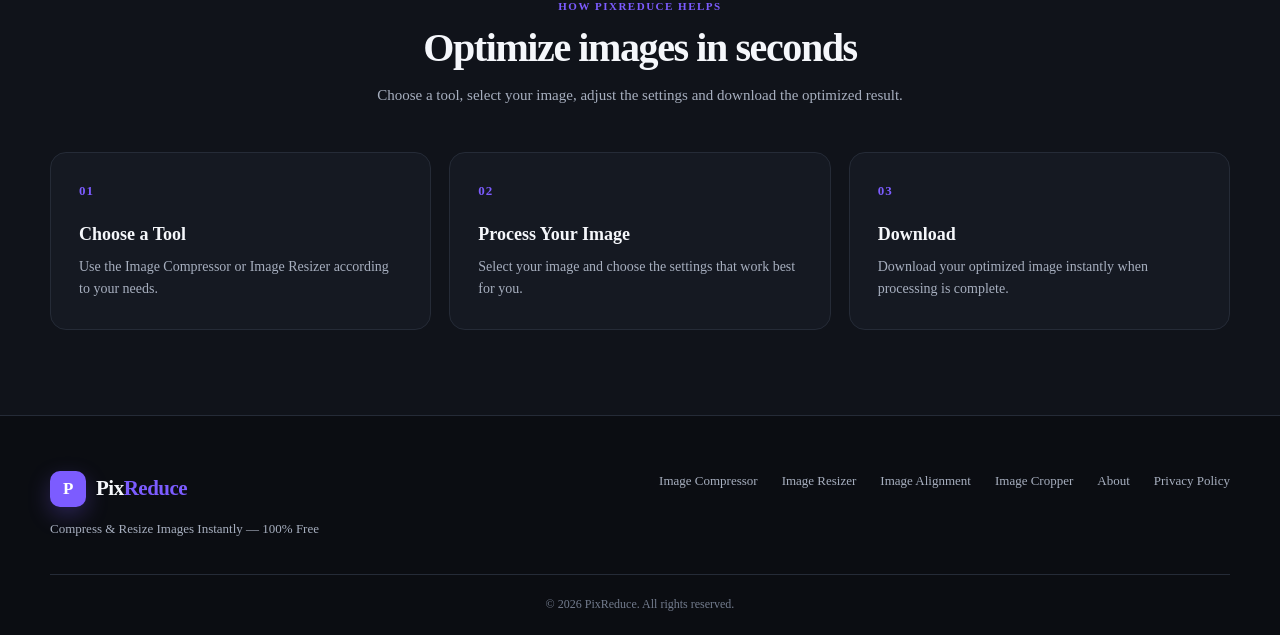
==== commit 9f8abc1d: "Add alignment and crop tools" ====
--- a/about.html
+++ b/about.html
@@ -15,6 +15,21 @@
           content="about PixReduce, image compressor privacy, image resizer privacy, free image tools">
 
     <meta name="author" content="PixReduce">
+	
+	
+	<!-- Google tag (gtag.js) -->
+
+	<script async src="https://www.googletagmanager.com/gtag/js?id=G-7XGEXBZPCZ"></script>
+
+	<script>
+	  window.dataLayer = window.dataLayer || [];
+	  function gtag(){dataLayer.push(arguments);}
+	  gtag('js', new Date());
+
+	  gtag('config', 'G-7XGEXBZPCZ');
+	</script>
+
+	
 
     <!-- CSS -->
     <link rel="stylesheet" href="css/style.css">
@@ -50,6 +65,14 @@
                 <a href="resize.html" class="nav-link">
                     Image Resizer
                 </a>
+				
+				<a href="alignment.html" class="nav-link">
+					Image Alignment
+				</a>
+
+				<a href="crop.html" class="nav-link">
+					Image Cropper
+				</a>
 
             </nav>
 
@@ -375,25 +398,33 @@
 
             </div>
 
-			<div class="footer-links">
-
-				<a href="index.html">
-					Image Compressor
-				</a>
-
-				<a href="resize.html">
-					Image Resizer
-				</a>
-
-				<a href="about.html">
-					About
-				</a>
-
-				<a href="privacy.html">
-					Privacy Policy
-				</a>
-
-			</div>
+		<div class="footer-links">
+
+            <a href="index.html">
+                Image Compressor
+            </a>
+
+            <a href="resize.html">
+                Image Resizer
+            </a>
+
+            <a href="alignment.html">
+                Image Alignment
+            </a>
+
+            <a href="crop.html">
+                Image Cropper
+            </a>
+
+            <a href="about.html">
+                About
+            </a>
+
+            <a href="privacy.html">
+                Privacy Policy
+            </a>
+
+        </div>
 
         </div>
 
